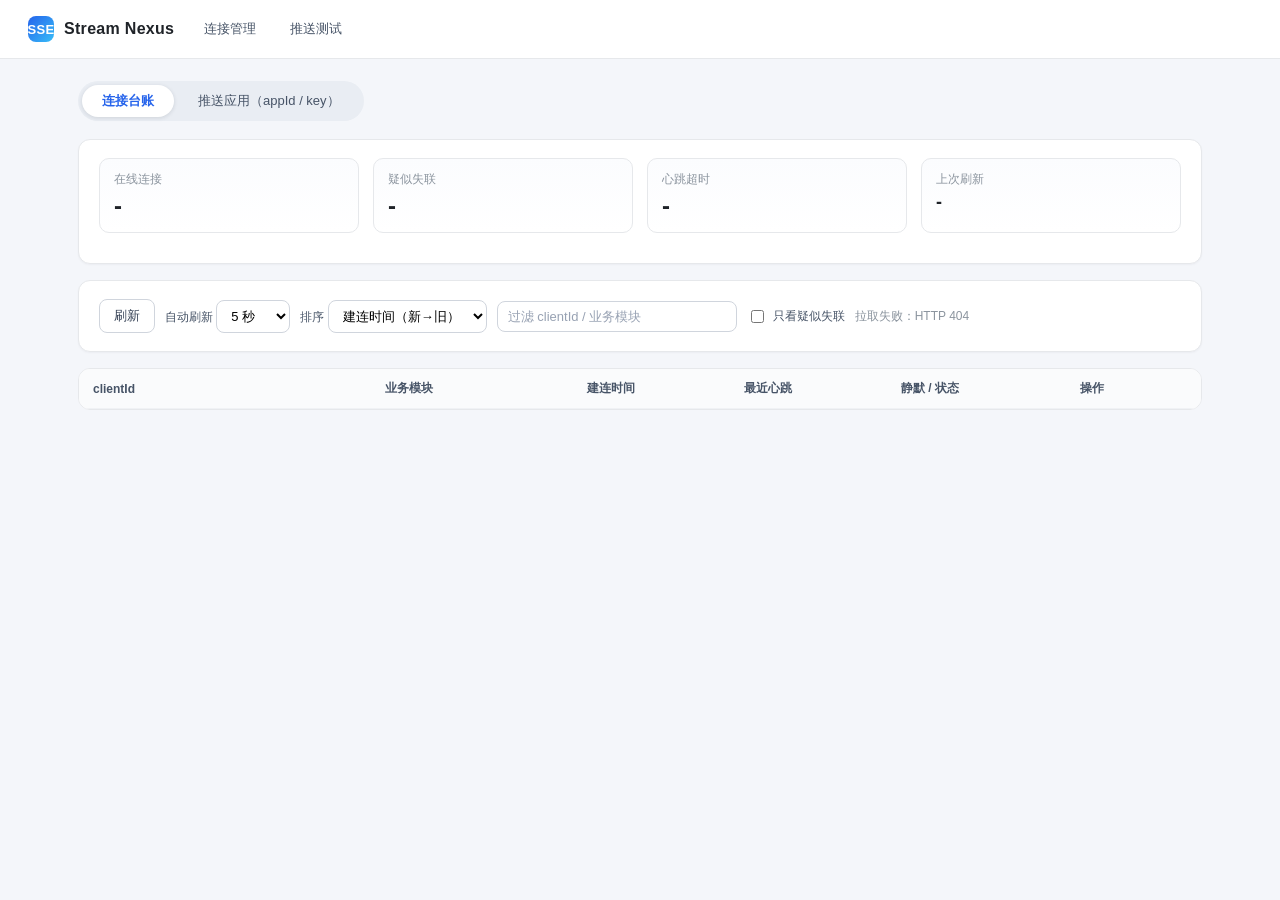
==== nexus-sse/src/main/resources/templates/admin.html @ efc4582c "feat(admin): 支持修改推送应用配置及列表行内编辑 - 管理页应用列表新增修改功能，加入编辑按钮切换编辑态 - 编辑态支持修改 apiKey 和模块白名单，留空表示不修改或不限模块 - 新增" ====
<!DOCTYPE html>
<html lang="zh-CN" xmlns:th="http://www.thymeleaf.org">
<head>
    <meta charset="UTF-8">
    <meta name="viewport" content="width=device-width, initial-scale=1">
    <title th:text="${title}">SSE 连接管理</title>
    <style>
        :root {
            --brand: #2563eb;
            --brand-soft: #eef4ff;
            --border: #e6e8eb;
            --text: #1f2328;
            --muted: #8b949e;
            --danger: #d92d20;
            --ok: #1a7f37;
        }

        * { box-sizing: border-box; }

        body {
            margin: 0;
            padding: 0 0 40px;
            font-family: -apple-system, "Segoe UI", "Microsoft YaHei", sans-serif;
            color: var(--text);
            background: #f4f6fa;
            font-size: 14px;
        }

        .topbar {
            background: #fff;
            border-bottom: 1px solid var(--border);
            padding: 14px 28px;
            display: flex;
            align-items: center;
            flex-wrap: wrap;
            gap: 16px;
        }

        .brand {
            display: flex;
            align-items: center;
            gap: 10px;
            font-size: 16px;
            font-weight: 700;
            letter-spacing: .3px;
        }

        .logo {
            width: 26px;
            height: 26px;
            border-radius: 8px;
            background: linear-gradient(135deg, #2563eb, #38bdf8);
            color: #fff;
            font-size: 13px;
            font-weight: 700;
            display: flex;
            align-items: center;
            justify-content: center;
        }

        .nav { display: flex; gap: 6px; }

        .nav a {
            text-decoration: none;
            color: #475467;
            padding: 6px 14px;
            border-radius: 999px;
            font-size: 13px;
            transition: .15s;
        }

        .nav a:hover { background: var(--brand-soft); color: var(--brand); }

        .nav a.active {
            background: var(--brand);
            color: #fff;
            box-shadow: 0 2px 6px rgba(37, 99, 235, .28);
        }

        .meta { color: var(--muted); font-size: 12px; margin-left: auto; }

        .wrap { max-width: 1180px; margin: 0 auto; padding: 22px 28px 0; }

        .tabs {
            display: inline-flex;
            gap: 4px;
            background: #e9edf3;
            padding: 4px;
            border-radius: 999px;
            margin-bottom: 18px;
        }

        .tabs button {
            border: 0;
            background: transparent;
            padding: 7px 20px;
            border-radius: 999px;
            font-size: 13px;
            color: #475467;
            cursor: pointer;
            transition: .15s;
        }

        .tabs button:hover { color: var(--brand); }

        .tabs button.active {
            background: #fff;
            color: var(--brand);
            font-weight: 600;
            box-shadow: 0 1px 4px rgba(16, 24, 40, .12);
        }

        .card {
            background: #fff;
            border: 1px solid var(--border);
            border-radius: 12px;
            padding: 18px 20px;
            margin-bottom: 16px;
            box-shadow: 0 1px 2px rgba(16, 24, 40, .04);
        }

        .card-title { font-size: 15px; font-weight: 600; margin: 0 0 2px; }
        .card-sub { color: var(--muted); font-size: 12px; margin: 0 0 14px; }

        .stats {
            display: grid;
            grid-template-columns: repeat(auto-fit, minmax(160px, 1fr));
            gap: 14px;
        }

        .stat {
            border: 1px solid var(--border);
            border-radius: 10px;
            padding: 12px 14px;
            background: linear-gradient(180deg, #fbfcfe, #fff);
        }

        .stat .label { color: var(--muted); font-size: 12px; }
        .stat .num { font-size: 24px; font-weight: 700; margin-top: 4px; }
        .stat .num.warn { color: var(--danger); }

        .chips { display: flex; flex-wrap: wrap; gap: 6px; margin-top: 12px; }

        .chip {
            background: var(--brand-soft);
            border: 1px solid #d3e1ff;
            color: var(--brand);
            border-radius: 999px;
            padding: 2px 10px;
            font-size: 12px;
            white-space: nowrap;
        }

        .chip.global { background: #fff6e6; border-color: #ffe0ad; color: #96540a; }
        .chip.ghost { background: #f2f4f7; border-color: #e4e7ec; color: #475467; }

        .toolbar { display: flex; flex-wrap: wrap; gap: 10px; align-items: center; }

        input[type=text], select {
            padding: 7px 10px;
            border: 1px solid #d0d5dd;
            border-radius: 8px;
            font-size: 13px;
            background: #fff;
            outline: none;
            transition: .15s;
        }

        input[type=text]:focus, select:focus {
            border-color: var(--brand);
            box-shadow: 0 0 0 3px rgba(37, 99, 235, .12);
        }

        input[type=text]::placeholder { color: #98a2b3; }

        button {
            padding: 7px 14px;
            border-radius: 8px;
            border: 1px solid #d0d5dd;
            background: #fff;
            color: #344054;
            font-size: 13px;
            cursor: pointer;
            transition: .15s;
        }

        button:hover { background: #f4f6fa; }
        button:disabled { opacity: .55; cursor: not-allowed; }

        button.primary {
            background: var(--brand);
            border-color: var(--brand);
            color: #fff;
            font-weight: 600;
        }

        button.primary:hover { background: #1d4ed8; }

        button.danger { color: var(--danger); border-color: #f5c6c2; }
        button.danger:hover { background: #fef3f2; }

        button.link {
            border: 0;
            background: transparent;
            color: var(--brand);
            padding: 2px 4px;
            font-size: 12px;
        }

        button.link:hover { background: transparent; text-decoration: underline; }

        .table-wrap { border: 1px solid var(--border); border-radius: 12px; overflow: hidden; background: #fff; }

        table { width: 100%; border-collapse: collapse; font-size: 13px; }

        th, td { padding: 11px 14px; border-bottom: 1px solid #f0f2f5; text-align: left; vertical-align: middle; }
        th { background: #fafbfc; font-weight: 600; color: #475467; white-space: nowrap; font-size: 12px; }
        tbody tr:last-child td { border-bottom: 0; }
        tbody tr:hover { background: #fbfcfe; }

        .cid { font-family: Consolas, "SFMono-Regular", monospace; font-size: 12px; word-break: break-all; }
        .sub { color: var(--muted); font-size: 12px; margin-top: 2px; }

        .badge { border-radius: 999px; padding: 2px 10px; font-size: 12px; white-space: nowrap; }
        .badge.ok { background: #e7f6ec; color: var(--ok); }
        .badge.stale { background: #fee4e2; color: var(--danger); }
        .badge.default { background: var(--brand-soft); color: var(--brand); }

        .empty { padding: 34px; text-align: center; color: var(--muted); }

        .err { color: var(--danger); font-size: 13px; }
        .ok-text { color: var(--ok); font-size: 13px; }

        .grid-3 { display: grid; grid-template-columns: repeat(auto-fit, minmax(200px, 1fr)); gap: 14px; }

        .field { display: flex; flex-direction: column; gap: 6px; }
        .field label { font-size: 12px; color: #475467; font-weight: 600; }
        .field .hint { font-size: 11px; color: var(--muted); font-weight: 400; }
        .field-row { display: flex; gap: 8px; align-items: center; }
        .field-row input { flex: 1; min-width: 0; }

        .key-cell { display: flex; align-items: center; gap: 8px; }
        .key-cell .cid { flex: 1; min-width: 0; }
    </style>
</head>
<body>

<div class="topbar">
    <div class="brand"><span class="logo">SSE</span> Stream Nexus</div>
    <div class="nav">
        <a th:href="@{/admin}" th:classappend="${active == 'admin'} ? 'active' : ''">连接管理</a>
        <a th:href="@{/console}" th:classappend="${active == 'console'} ? 'active' : ''">推送测试</a>
    </div>
    <div class="meta"
         th:text="'心跳 ' + ${heartbeatInterval} + 's · 失联判定 ' + ${heartbeatTimeout} + 's · 连接上限 ' + ${maxConnections}"></div>
</div>

<div class="wrap">
    <div class="tabs">
        <button id="tabBtnConn" class="active" onclick="switchTab('conn')">连接台账</button>
        <button id="tabBtnApp" onclick="switchTab('app')">推送应用（appId / key）</button>
    </div>

    <!-- ========== 连接台账 ========== -->
    <div id="tabConn">
        <div class="card">
            <div class="stats">
                <div class="stat">
                    <div class="label">在线连接</div>
                    <div class="num" id="total">-</div>
                </div>
                <div class="stat">
                    <div class="label">疑似失联</div>
                    <div class="num" id="staleCount">-</div>
                </div>
                <div class="stat">
                    <div class="label">心跳超时</div>
                    <div class="num" id="hbTimeout">-</div>
                </div>
                <div class="stat">
                    <div class="label">上次刷新</div>
                    <div class="num" id="refreshAt" style="font-size:18px">-</div>
                </div>
            </div>
            <div class="chips" id="moduleChips"></div>
        </div>

        <div class="card toolbar">
            <button onclick="load()">刷新</button>
            <label style="font-size:12px;color:#475467">自动刷新
                <select id="interval" onchange="applyInterval()">
                    <option value="0">关闭</option>
                    <option value="3000">3 秒</option>
                    <option value="5000" selected>5 秒</option>
                    <option value="10000">10 秒</option>
                </select>
            </label>
            <label style="font-size:12px;color:#475467">排序
                <select id="sort" onchange="render()">
                    <option value="createTime">建连时间（新→旧）</option>
                    <option value="silence">静默时长（长→短）</option>
                    <option value="clientId">clientId</option>
                </select>
            </label>
            <input type="text" id="keyword" placeholder="过滤 clientId / 业务模块" oninput="render()" style="width:240px">
            <label style="font-size:12px;color:#475467;display:flex;align-items:center;gap:6px">
                <input type="checkbox" id="staleOnly" onchange="render()"> 只看疑似失联
            </label>
            <span class="muted" id="tip" style="color:var(--muted);font-size:12px"></span>
        </div>

        <div class="table-wrap">
            <table>
                <thead>
                <tr>
                    <th style="width:26%">clientId</th>
                    <th style="width:18%">业务模块</th>
                    <th style="width:14%">建连时间</th>
                    <th style="width:14%">最近心跳</th>
                    <th style="width:16%">静默 / 状态</th>
                    <th style="width:12%">操作</th>
                </tr>
                </thead>
                <tbody id="tbody"></tbody>
            </table>
            <div class="empty" id="empty" hidden>暂无连接</div>
        </div>
    </div>

    <!-- ========== 推送应用（新增 + 删除同一页签） ========== -->
    <div id="tabApp" hidden>
        <div class="card">
            <h3 class="card-title">新增应用</h3>
            <p class="card-sub">appId 唯一；apiKey 留空自动生成 GUID；模块白名单留空 = 不限制（*）</p>
            <div class="grid-3">
                <div class="field">
                    <label>appId <span class="hint">对应 X-Sse-AppId</span></label>
                    <input type="text" id="newAppId" placeholder="如 order-service">
                </div>
                <div class="field">
                    <label>apiKey <span class="hint">对应 X-Sse-Key</span></label>
                    <div class="field-row">
                        <input type="text" id="newApiKey" placeholder="留空自动生成 GUID">
                        <button onclick="genKey()" title="服务端生成随机 GUID">生成</button>
                    </div>
                </div>
                <div class="field">
                    <label>模块白名单 <span class="hint">逗号分隔，留空=*</span></label>
                    <input type="text" id="newModules" placeholder="如 lot,order">
                </div>
            </div>
            <div class="toolbar" style="margin-top:16px">
                <button class="primary" onclick="addApp()">新增应用</button>
                <span id="appTip" style="color:var(--muted);font-size:12px"></span>
            </div>
        </div>

        <div class="card">
            <h3 class="card-title">应用列表</h3>
            <p class="card-sub">/sse/admin/apps · 新增 / 修改 / 删除仅改内存，重启回到内置默认应用；删除后该 appId 的推送立即 401</p>
            <div class="table-wrap">
                <table>
                    <thead>
                    <tr>
                        <th style="width:18%">appId</th>
                        <th style="width:30%">apiKey</th>
                        <th style="width:29%">模块白名单</th>
                        <th style="width:23%">操作</th>
                    </tr>
                    </thead>
                    <tbody id="appTbody"></tbody>
                </table>
                <div class="empty" id="appEmpty" hidden>暂无应用</div>
            </div>
        </div>
    </div>
</div>

<script>
let items = [];
let meta = {};
let timer = null;
let apps = [];
let defaultAppId = '';
// 正在行内编辑的 appId，空串表示没有
let editingAppId = '';

function switchTab(name) {
    const isConn = name === 'conn';
    document.getElementById('tabConn').hidden = !isConn;
    document.getElementById('tabApp').hidden = isConn;
    document.getElementById('tabBtnConn').className = isConn ? 'active' : '';
    document.getElementById('tabBtnApp').className = isConn ? '' : 'active';
    if (isConn) load();
    else loadApps();
}

async function load() {
    try {
        const resp = await fetch('/sse/admin/connections');
        if (!resp.ok) throw new Error('HTTP ' + resp.status);
        meta = await resp.json();
        items = meta.items || [];
        document.getElementById('refreshAt').textContent = new Date().toLocaleTimeString();
        setTip('tip', '');
        render();
    } catch (e) {
        setTip('tip', '拉取失败：' + e.message, true);
    }
}

function applyInterval() {
    clearInterval(timer);
    const ms = Number(document.getElementById('interval').value);
    if (ms > 0) timer = setInterval(load, ms);
}

function fmt(ts) {
    return ts ? new Date(ts).toLocaleString() : '-';
}

function duration(ms) {
    const s = Math.floor(ms / 1000);
    if (s < 60) return s + ' 秒';
    if (s < 3600) return Math.floor(s / 60) + ' 分 ' + (s % 60) + ' 秒';
    return Math.floor(s / 3600) + ' 时 ' + Math.floor(s % 3600 / 60) + ' 分';
}

function matches(it) {
    const kw = document.getElementById('keyword').value.trim().toLowerCase();
    if (!kw) return true;
    return it.clientId.toLowerCase().includes(kw) || (it.modules || []).join(',').toLowerCase().includes(kw);
}

function sorted(list) {
    const by = document.getElementById('sort').value;
    const copy = list.slice();
    if (by === 'clientId') return copy.sort((a, b) => a.clientId.localeCompare(b.clientId));
    if (by === 'silence') return copy.sort((a, b) => b.silence - a.silence);
    return copy.sort((a, b) => b.createTime - a.createTime);
}

function chip(text, extra) {
    const span = document.createElement('span');
    span.className = 'chip' + (extra ? ' ' + extra : '');
    span.textContent = text;
    return span;
}

function render() {
    const list = sorted(items.filter(matches).filter(it => !document.getElementById('staleOnly').checked || it.stale));
    const stale = items.filter(it => it.stale).length;

    document.getElementById('total').textContent = meta.total ?? 0;
    document.getElementById('staleCount').textContent = stale;
    document.getElementById('staleCount').className = 'num' + (stale > 0 ? ' warn' : '');
    document.getElementById('hbTimeout').textContent = meta.heartbeatTimeout ? duration(meta.heartbeatTimeout) : '-';

    const chips = document.getElementById('moduleChips');
    chips.innerHTML = '';
    const modules = Object.entries(meta.modules || {});
    if (modules.length === 0) {
        chips.appendChild(chip('暂无模块', 'ghost'));
    }
    modules.forEach(([name, count]) => {
        chips.appendChild(chip(name + ' · ' + count, name === 'global' ? 'global' : ''));
    });

    const tbody = document.getElementById('tbody');
    tbody.innerHTML = '';
    list.forEach(it => {
        const tr = document.createElement('tr');

        const cid = document.createElement('td');
        cid.className = 'cid';
        cid.textContent = it.clientId;
        tr.appendChild(cid);

        const mod = document.createElement('td');
        (it.modules || []).forEach(m => {
            const span = chip(m, m === 'global' ? 'global' : '');
            span.style.marginRight = '4px';
            mod.appendChild(span);
        });
        tr.appendChild(mod);

        const ct = document.createElement('td');
        ct.textContent = fmt(it.createTime);
        const online = document.createElement('div');
        online.className = 'sub';
        online.textContent = '在线 ' + duration(it.online ?? 0);
        ct.appendChild(online);
        tr.appendChild(ct);

        const lp = document.createElement('td');
        lp.textContent = fmt(it.lastPongTime);
        tr.appendChild(lp);

        const st = document.createElement('td');
        const badge = document.createElement('span');
        badge.className = 'badge ' + (it.stale ? 'stale' : 'ok');
        badge.textContent = it.stale ? '疑似失联' : '活跃';
        st.appendChild(badge);
        const sil = document.createElement('div');
        sil.className = 'sub';
        sil.textContent = '静默 ' + duration(it.silence ?? 0);
        st.appendChild(sil);
        tr.appendChild(st);

        const op = document.createElement('td');
        const btn = document.createElement('button');
        btn.className = 'danger';
        btn.textContent = '下线';
        btn.onclick = () => kick(it.clientId, btn);
        op.appendChild(btn);
        tr.appendChild(op);

        tbody.appendChild(tr);
    });

    document.getElementById('empty').hidden = list.length > 0;
}

function setTip(id, text, isErr) {
    const el = document.getElementById(id);
    el.className = isErr ? 'err' : (text ? 'ok-text' : '');
    el.textContent = text;
}

async function loadApps() {
    try {
        const resp = await fetch('/sse/admin/apps');
        if (!resp.ok) throw new Error('HTTP ' + resp.status);
        const data = await resp.json();
        apps = data.items || [];
        defaultAppId = data.defaultAppId || '';
        setTip('appTip', '');
        renderApps();
    } catch (e) {
        setTip('appTip', '应用列表拉取失败：' + e.message, true);
    }
}

function renderApps() {
    const tbody = document.getElementById('appTbody');
    tbody.innerHTML = '';
    apps.forEach(app => {
        const editing = app.appId === editingAppId;
        const tr = document.createElement('tr');

        const id = document.createElement('td');
        const idText = document.createElement('div');
        idText.className = 'cid';
        idText.textContent = app.appId;
        id.appendChild(idText);
        if (app.appId === defaultAppId) {
            const badge = document.createElement('span');
            badge.className = 'badge default';
            badge.textContent = '内置默认';
            badge.style.marginTop = '4px';
            badge.style.display = 'inline-block';
            id.appendChild(badge);
        }
        tr.appendChild(id);

        // apiKey：编辑态换成输入框，留空 = 不修改
        const key = document.createElement('td');
        if (editing) {
            key.appendChild(editInput('editApiKey', app.apiKey, '留空 = 不修改'));
        } else {
            const keyCell = document.createElement('div');
            keyCell.className = 'key-cell';
            const keyText = document.createElement('span');
            keyText.className = 'cid';
            keyText.textContent = app.apiKey;
            keyCell.appendChild(keyText);
            const copy = document.createElement('button');
            copy.className = 'link';
            copy.textContent = '复制';
            copy.onclick = () => copyKey(app.apiKey, copy);
            keyCell.appendChild(copy);
            key.appendChild(keyCell);
        }
        tr.appendChild(key);

        // 模块白名单：编辑态换成输入框，留空 = *
        const mods = document.createElement('td');
        if (editing) {
            mods.appendChild(editInput('editModules', (app.allowedModules || []).join(','), '留空 = 不限制（*）'));
        } else {
            (app.allowedModules || []).forEach(m => {
                const span = chip(m, m === '*' ? 'global' : '');
                span.style.marginRight = '4px';
                mods.appendChild(span);
            });
        }
        tr.appendChild(mods);

        const op = document.createElement('td');
        if (editing) {
            const save = document.createElement('button');
            save.className = 'primary';
            save.textContent = '保存';
            save.onclick = () => saveEdit(app.appId, save);
            op.appendChild(save);
            const cancel = document.createElement('button');
            cancel.textContent = '取消';
            cancel.style.marginLeft = '6px';
            cancel.onclick = cancelEdit;
            op.appendChild(cancel);
        } else {
            const edit = document.createElement('button');
            edit.textContent = '修改';
            edit.onclick = () => startEdit(app.appId);
            op.appendChild(edit);
            const btn = document.createElement('button');
            btn.className = 'danger';
            btn.textContent = '删除';
            btn.style.marginLeft = '6px';
            btn.onclick = () => removeApp(app.appId, btn);
            op.appendChild(btn);
        }
        tr.appendChild(op);

        tbody.appendChild(tr);
    });
    document.getElementById('appEmpty').hidden = apps.length > 0;
}

function copyKey(text, btn) {
    navigator.clipboard.writeText(text).then(() => {
        btn.textContent = '已复制';
        setTimeout(() => btn.textContent = '复制', 1500);
    }).catch(() => setTip('appTip', '复制失败，请手动选中复制', true));
}

function editInput(id, value, placeholder) {
    const box = document.createElement('div');
    box.className = 'field-row';
    const input = document.createElement('input');
    input.type = 'text';
    input.id = id;
    input.value = value || '';
    input.placeholder = placeholder || '';
    box.appendChild(input);
    return box;
}

function startEdit(appId) {
    editingAppId = appId;
    setTip('appTip', '');
    renderApps();
}

function cancelEdit() {
    editingAppId = '';
    setTip('appTip', '');
    renderApps();
}

async function saveEdit(appId, btn) {
    const apiKey = document.getElementById('editApiKey').value.trim();
    const modules = document.getElementById('editModules').value.trim();
    const body = {
        apiKey,
        allowedModules: modules ? modules.split(',').map(s => s.trim()).filter(Boolean) : []
    };
    btn.disabled = true;
    btn.textContent = '保存中';
    try {
        const resp = await fetch('/sse/admin/apps/' + encodeURIComponent(appId), {
            method: 'PUT',
            headers: {'Content-Type': 'application/json'},
            body: JSON.stringify(body)
        });
        if (!resp.ok) {
            throw new Error((await resp.text()) || ('HTTP ' + resp.status));
        }
        const data = await resp.json();
        editingAppId = '';
        await loadApps();
        // loadApps 会清一次提示，所以成功文案放在刷新之后
        setTip('appTip', '已修改：' + appId + '（白名单 ' + (data.allowedModules || []).join(', ') + '）');
    } catch (e) {
        btn.disabled = false;
        btn.textContent = '保存';
        setTip('appTip', '修改失败：' + e.message, true);
    }
}

async function genKey() {
    try {
        const resp = await fetch('/sse/admin/apps/generate-key');
        if (!resp.ok) throw new Error('HTTP ' + resp.status);
        const data = await resp.json();
        document.getElementById('newApiKey').value = data.apiKey;
    } catch (e) {
        setTip('appTip', '生成失败：' + e.message, true);
    }
}

async function addApp() {
    const appId = document.getElementById('newAppId').value.trim();
    if (!appId) {
        setTip('appTip', 'appId 不能为空', true);
        return;
    }
    const apiKey = document.getElementById('newApiKey').value.trim();
    const modules = document.getElementById('newModules').value.trim();
    const body = {
        appId,
        apiKey,
        allowedModules: modules ? modules.split(',').map(s => s.trim()).filter(Boolean) : []
    };
    try {
        const resp = await fetch('/sse/admin/apps', {
            method: 'POST',
            headers: {'Content-Type': 'application/json'},
            body: JSON.stringify(body)
        });
        if (!resp.ok) {
            throw new Error((await resp.text()) || ('HTTP ' + resp.status));
        }
        const data = await resp.json();
        document.getElementById('newAppId').value = '';
        document.getElementById('newApiKey').value = '';
        document.getElementById('newModules').value = '';
        setTip('appTip', '已新增：' + appId + '（key ' + (data.apiKey || '') + '）');
    } catch (e) {
        setTip('appTip', '新增失败：' + e.message, true);
        return;
    }
    await loadApps();
}

async function removeApp(appId, btn) {
    if (!confirm('确认删除应用？\n\n' + appId + '\n\n删除后用它推送会立即返回 401。')) return;
    btn.disabled = true;
    try {
        const resp = await fetch('/sse/admin/apps/' + encodeURIComponent(appId), {method: 'DELETE'});
        if (!resp.ok) throw new Error('HTTP ' + resp.status);
        setTip('appTip', '已删除：' + appId);
    } catch (e) {
        btn.disabled = false;
        setTip('appTip', '删除失败：' + e.message, true);
        return;
    }
    await loadApps();
}

async function kick(clientId, btn) {
    if (!confirm('确认下线该连接？\n\n' + clientId + '\n\n下线后客户端会自动重连。')) return;
    btn.disabled = true;
    btn.textContent = '下线中';
    try {
        const resp = await fetch('/sse/admin/connections/' + encodeURIComponent(clientId), {method: 'DELETE'});
        if (!resp.ok) throw new Error('HTTP ' + resp.status);
    } catch (e) {
        btn.disabled = false;
        btn.textContent = '下线';
        setTip('tip', '下线失败：' + e.message, true);
        return;
    }
    await load();
}

load();
loadApps();
applyInterval();
</script>
</body>
</html>
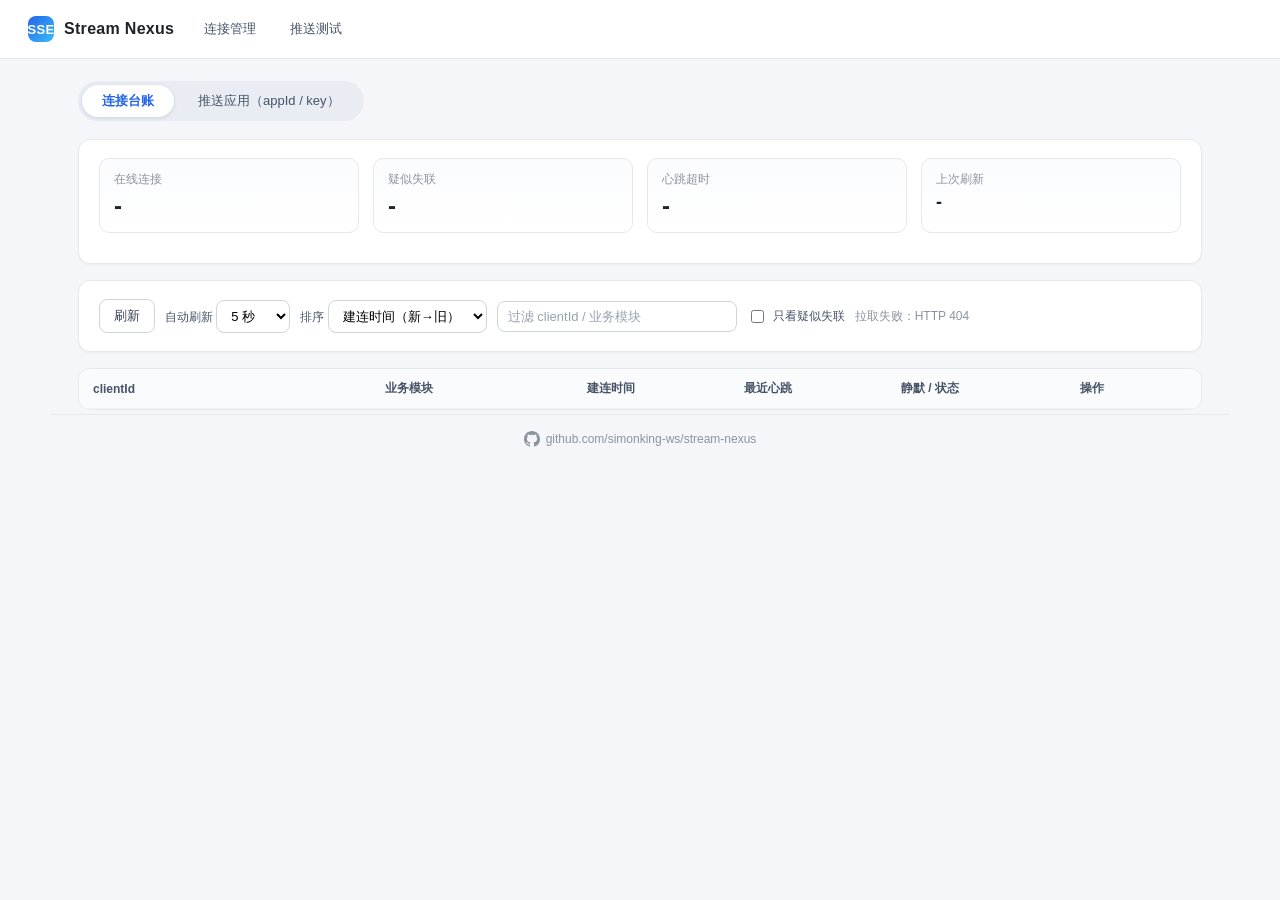
==== commit 722773df: "feat(sse): 新增建连鉴权与 apiKey 生成优化 - 新增 connect-auth-enabled / connect-auth-token 配置，支持 X-Sse-Token 请求头或" ====
--- a/nexus-sse/src/main/resources/templates/admin.html
+++ b/nexus-sse/src/main/resources/templates/admin.html
@@ -241,6 +241,29 @@
 
         .key-cell { display: flex; align-items: center; gap: 8px; }
         .key-cell .cid { flex: 1; min-width: 0; }
+
+        /* 页脚：项目地址，图标随文字颜色走（currentColor），hover 时一起变蓝 */
+        .footer {
+            max-width: 1180px;
+            margin: 4px auto 0;
+            padding: 16px 28px 0;
+            border-top: 1px solid var(--border);
+            display: flex;
+            justify-content: center;
+        }
+
+        .footer a {
+            display: inline-flex;
+            align-items: center;
+            gap: 6px;
+            text-decoration: none;
+            color: var(--muted);
+            font-size: 12px;
+            transition: .15s;
+        }
+
+        .footer a:hover { color: var(--brand); }
+        .gh-icon { fill: currentColor; }
     </style>
 </head>
 <body>
@@ -331,7 +354,7 @@
     <div id="tabApp" hidden>
         <div class="card">
             <h3 class="card-title">新增应用</h3>
-            <p class="card-sub">appId 唯一；apiKey 留空自动生成 GUID；模块白名单留空 = 不限制（*）</p>
+            <p class="card-sub">appId 唯一；apiKey 留空自动生成（GUID → Base64，22 位）；模块白名单留空 = 不限制（*）</p>
             <div class="grid-3">
                 <div class="field">
                     <label>appId <span class="hint">对应 X-Sse-AppId</span></label>
@@ -340,8 +363,8 @@
                 <div class="field">
                     <label>apiKey <span class="hint">对应 X-Sse-Key</span></label>
                     <div class="field-row">
-                        <input type="text" id="newApiKey" placeholder="留空自动生成 GUID">
-                        <button onclick="genKey()" title="服务端生成随机 GUID">生成</button>
+                        <input type="text" id="newApiKey" placeholder="留空自动生成（GUID → Base64）">
+                        <button onclick="genKey()" title="服务端生成随机 GUID 并做 Base64 编码">生成</button>
                     </div>
                 </div>
                 <div class="field">
@@ -375,6 +398,16 @@
         </div>
     </div>
 </div>
+
+<footer class="footer">
+    <a href="https://github.com/simonking-ws/stream-nexus" target="_blank" rel="noopener noreferrer"
+       title="Stream Nexus 项目地址">
+        <svg class="gh-icon" viewBox="0 0 16 16" width="16" height="16" aria-hidden="true">
+            <path d="M8 0C3.58 0 0 3.58 0 8c0 3.54 2.29 6.53 5.47 7.59.4.07.55-.17.55-.38 0-.19-.01-.82-.01-1.49-2.01.37-2.53-.49-2.69-.94-.09-.23-.48-.94-.82-1.13-.28-.15-.68-.52-.01-.53.63-.01 1.08.58 1.23.82.72 1.21 1.87.87 2.33.66.07-.52.28-.87.51-1.07-1.78-.2-3.64-.89-3.64-3.95 0-.87.31-1.59.82-2.15-.07-.2-.36-1.02.08-2.12 0 0 .67-.21 2.2.82a7.42 7.42 0 0 1 2-.27c.68 0 1.36.09 2 .27 1.53-1.04 2.2-.82 2.2-.82.44 1.1.15 1.92.08 2.12.51.56.82 1.27.82 2.15 0 3.07-1.87 3.75-3.65 3.95.29.25.54.73.54 1.48 0 1.07-.01 1.93-.01 2.2 0 .21.15.46.55.38A7.995 7.995 0 0 0 16 8c0-4.42-3.58-8-8-8Z"/>
+        </svg>
+        <span>github.com/simonking-ws/stream-nexus</span>
+    </a>
+</footer>
 
 <script>
 let items = [];
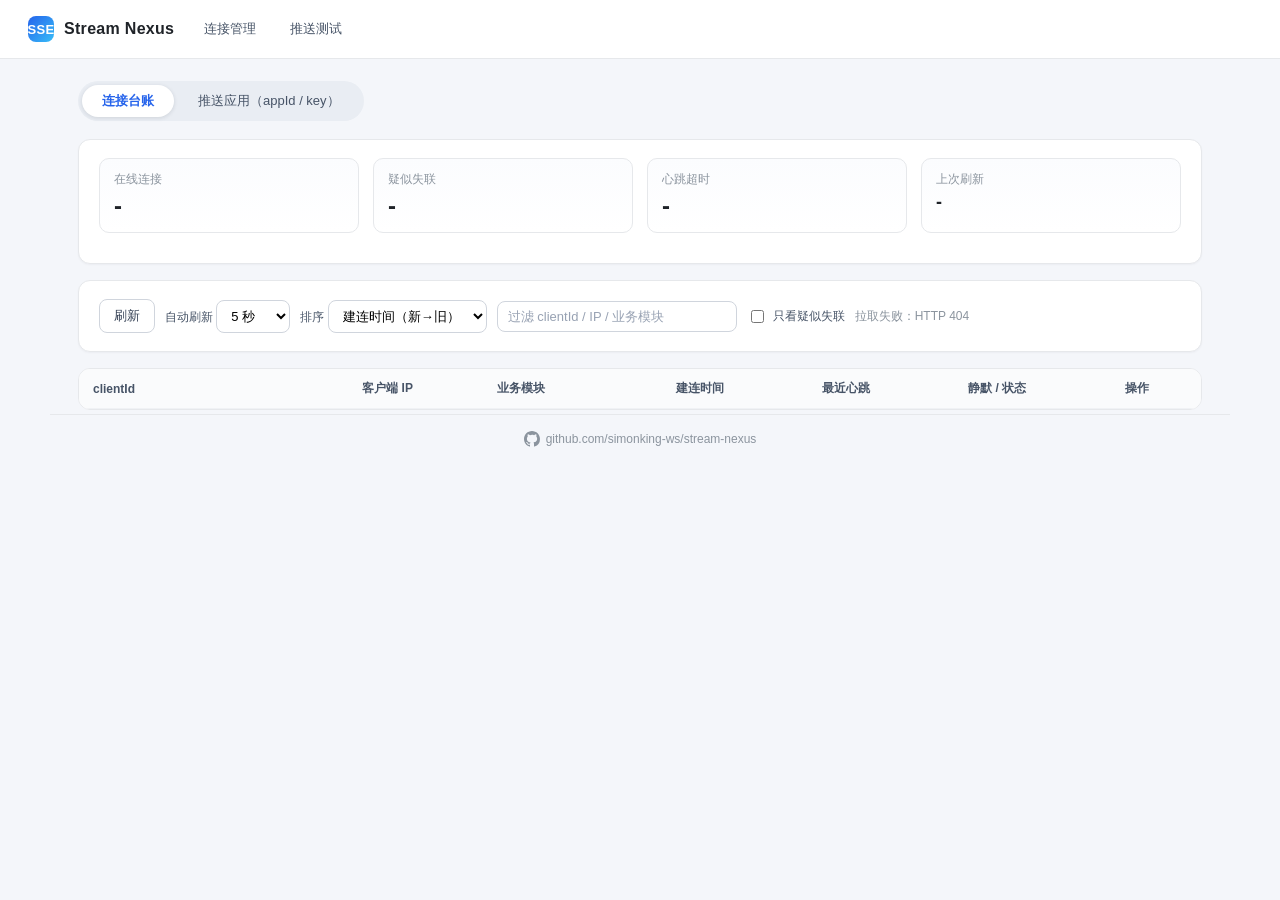
==== commit f003e4aa: "feat(sse): 添加客户端IP支持并统一全局模块标识为* - 在 SseClient 中新增 ip 字段，支持从请求头中解析客户端真实IP - Admin 界面和数据视图新增客户端 IP 列展示" ====
--- a/nexus-sse/src/main/resources/templates/admin.html
+++ b/nexus-sse/src/main/resources/templates/admin.html
@@ -325,7 +325,7 @@
                     <option value="clientId">clientId</option>
                 </select>
             </label>
-            <input type="text" id="keyword" placeholder="过滤 clientId / 业务模块" oninput="render()" style="width:240px">
+            <input type="text" id="keyword" placeholder="过滤 clientId / IP / 业务模块" oninput="render()" style="width:240px">
             <label style="font-size:12px;color:#475467;display:flex;align-items:center;gap:6px">
                 <input type="checkbox" id="staleOnly" onchange="render()"> 只看疑似失联
             </label>
@@ -336,12 +336,13 @@
             <table>
                 <thead>
                 <tr>
-                    <th style="width:26%">clientId</th>
-                    <th style="width:18%">业务模块</th>
-                    <th style="width:14%">建连时间</th>
-                    <th style="width:14%">最近心跳</th>
-                    <th style="width:16%">静默 / 状态</th>
-                    <th style="width:12%">操作</th>
+                    <th style="width:24%">clientId</th>
+                    <th style="width:12%">客户端 IP</th>
+                    <th style="width:16%">业务模块</th>
+                    <th style="width:13%">建连时间</th>
+                    <th style="width:13%">最近心跳</th>
+                    <th style="width:14%">静默 / 状态</th>
+                    <th style="width:8%">操作</th>
                 </tr>
                 </thead>
                 <tbody id="tbody"></tbody>
@@ -462,7 +463,9 @@
 function matches(it) {
     const kw = document.getElementById('keyword').value.trim().toLowerCase();
     if (!kw) return true;
-    return it.clientId.toLowerCase().includes(kw) || (it.modules || []).join(',').toLowerCase().includes(kw);
+    return it.clientId.toLowerCase().includes(kw)
+        || String(it.ip || '').toLowerCase().includes(kw)
+        || (it.modules || []).join(',').toLowerCase().includes(kw);
 }
 
 function sorted(list) {
@@ -496,7 +499,7 @@
         chips.appendChild(chip('暂无模块', 'ghost'));
     }
     modules.forEach(([name, count]) => {
-        chips.appendChild(chip(name + ' · ' + count, name === 'global' ? 'global' : ''));
+        chips.appendChild(chip(name + ' · ' + count, name === '*' ? 'global' : ''));
     });
 
     const tbody = document.getElementById('tbody');
@@ -509,9 +512,14 @@
         cid.textContent = it.clientId;
         tr.appendChild(cid);
 
+        const ipt = document.createElement('td');
+        ipt.className = 'cid';
+        ipt.textContent = it.ip || '-';
+        tr.appendChild(ipt);
+
         const mod = document.createElement('td');
         (it.modules || []).forEach(m => {
-            const span = chip(m, m === 'global' ? 'global' : '');
+            const span = chip(m, m === '*' ? 'global' : '');
             span.style.marginRight = '4px';
             mod.appendChild(span);
         });
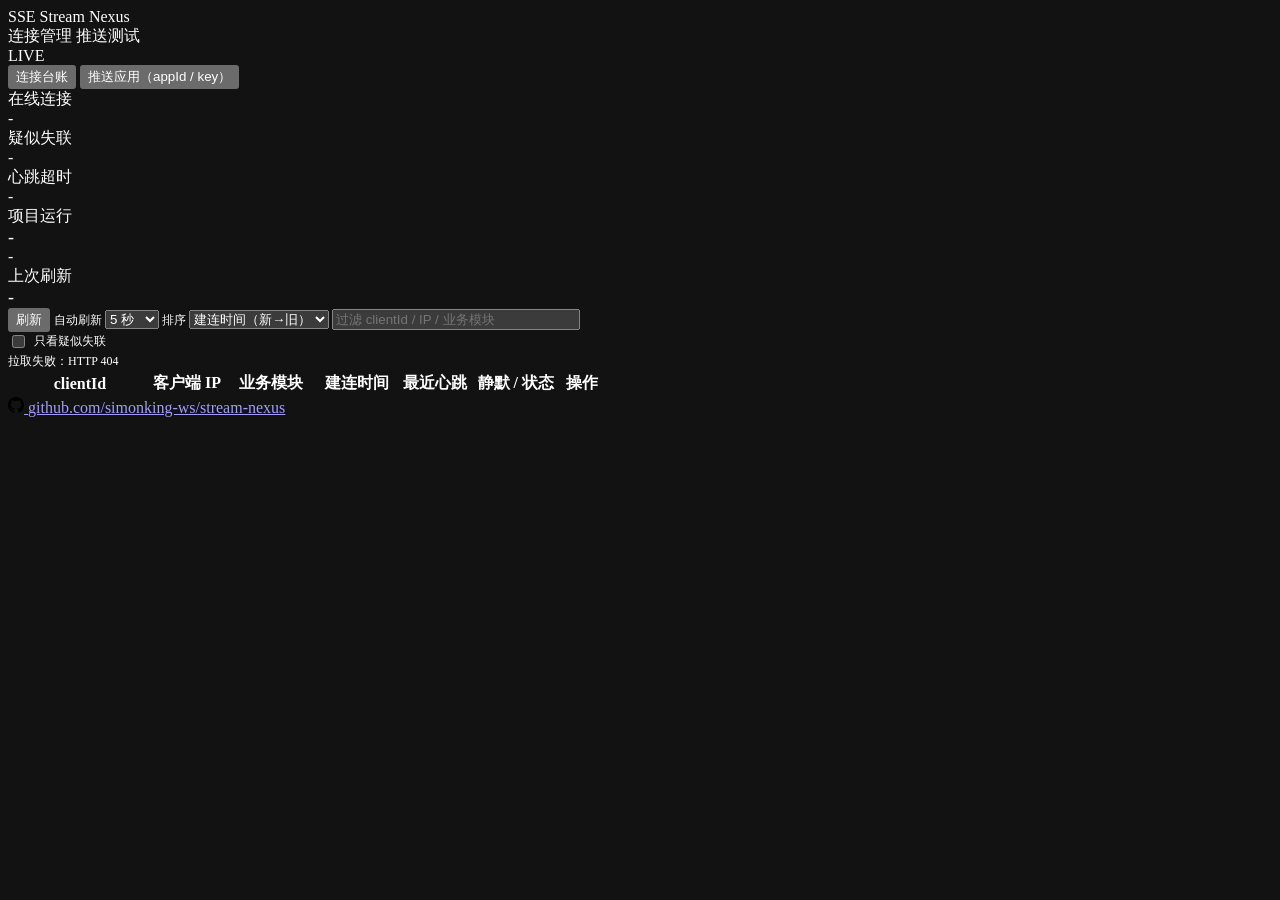
==== commit 58eb984a: "feat(ui): 改造管理页和推送测试页为深色科技感主题 - 替换管理页/admin.html和推送测试页/console.html的主色调和样式，采用公共深色科技感主题 - 新增公共样式文件/cs" ====
--- a/nexus-sse/src/main/resources/templates/admin.html
+++ b/nexus-sse/src/main/resources/templates/admin.html
@@ -4,278 +4,29 @@
     <meta charset="UTF-8">
     <meta name="viewport" content="width=device-width, initial-scale=1">
     <title th:text="${title}">SSE 连接管理</title>
+    <meta name="color-scheme" content="dark">
+    <link rel="stylesheet" th:href="@{/css/nexus-tech.css}">
     <style>
-        :root {
-            --brand: #2563eb;
-            --brand-soft: #eef4ff;
-            --border: #e6e8eb;
-            --text: #1f2328;
-            --muted: #8b949e;
-            --danger: #d92d20;
-            --ok: #1a7f37;
-        }
-
-        * { box-sizing: border-box; }
-
-        body {
-            margin: 0;
-            padding: 0 0 40px;
-            font-family: -apple-system, "Segoe UI", "Microsoft YaHei", sans-serif;
-            color: var(--text);
-            background: #f4f6fa;
-            font-size: 14px;
-        }
-
-        .topbar {
-            background: #fff;
-            border-bottom: 1px solid var(--border);
-            padding: 14px 28px;
-            display: flex;
-            align-items: center;
-            flex-wrap: wrap;
-            gap: 16px;
-        }
-
-        .brand {
-            display: flex;
-            align-items: center;
-            gap: 10px;
-            font-size: 16px;
-            font-weight: 700;
-            letter-spacing: .3px;
-        }
-
-        .logo {
-            width: 26px;
-            height: 26px;
-            border-radius: 8px;
-            background: linear-gradient(135deg, #2563eb, #38bdf8);
-            color: #fff;
-            font-size: 13px;
-            font-weight: 700;
-            display: flex;
-            align-items: center;
-            justify-content: center;
-        }
-
-        .nav { display: flex; gap: 6px; }
-
-        .nav a {
-            text-decoration: none;
-            color: #475467;
-            padding: 6px 14px;
-            border-radius: 999px;
-            font-size: 13px;
-            transition: .15s;
-        }
-
-        .nav a:hover { background: var(--brand-soft); color: var(--brand); }
-
-        .nav a.active {
-            background: var(--brand);
-            color: #fff;
-            box-shadow: 0 2px 6px rgba(37, 99, 235, .28);
-        }
-
-        .meta { color: var(--muted); font-size: 12px; margin-left: auto; }
-
-        .wrap { max-width: 1180px; margin: 0 auto; padding: 22px 28px 0; }
-
-        .tabs {
-            display: inline-flex;
-            gap: 4px;
-            background: #e9edf3;
-            padding: 4px;
-            border-radius: 999px;
-            margin-bottom: 18px;
-        }
-
-        .tabs button {
-            border: 0;
-            background: transparent;
-            padding: 7px 20px;
-            border-radius: 999px;
-            font-size: 13px;
-            color: #475467;
-            cursor: pointer;
-            transition: .15s;
-        }
-
-        .tabs button:hover { color: var(--brand); }
-
-        .tabs button.active {
-            background: #fff;
-            color: var(--brand);
-            font-weight: 600;
-            box-shadow: 0 1px 4px rgba(16, 24, 40, .12);
-        }
-
-        .card {
-            background: #fff;
-            border: 1px solid var(--border);
-            border-radius: 12px;
-            padding: 18px 20px;
-            margin-bottom: 16px;
-            box-shadow: 0 1px 2px rgba(16, 24, 40, .04);
-        }
-
-        .card-title { font-size: 15px; font-weight: 600; margin: 0 0 2px; }
-        .card-sub { color: var(--muted); font-size: 12px; margin: 0 0 14px; }
-
-        .stats {
-            display: grid;
-            grid-template-columns: repeat(auto-fit, minmax(160px, 1fr));
-            gap: 14px;
-        }
-
-        .stat {
-            border: 1px solid var(--border);
-            border-radius: 10px;
-            padding: 12px 14px;
-            background: linear-gradient(180deg, #fbfcfe, #fff);
-        }
-
-        .stat .label { color: var(--muted); font-size: 12px; }
-        .stat .num { font-size: 24px; font-weight: 700; margin-top: 4px; }
-        .stat .num.warn { color: var(--danger); }
-
-        .chips { display: flex; flex-wrap: wrap; gap: 6px; margin-top: 12px; }
-
-        .chip {
-            background: var(--brand-soft);
-            border: 1px solid #d3e1ff;
-            color: var(--brand);
-            border-radius: 999px;
-            padding: 2px 10px;
-            font-size: 12px;
-            white-space: nowrap;
-        }
-
-        .chip.global { background: #fff6e6; border-color: #ffe0ad; color: #96540a; }
-        .chip.ghost { background: #f2f4f7; border-color: #e4e7ec; color: #475467; }
-
-        .toolbar { display: flex; flex-wrap: wrap; gap: 10px; align-items: center; }
-
-        input[type=text], select {
-            padding: 7px 10px;
-            border: 1px solid #d0d5dd;
-            border-radius: 8px;
-            font-size: 13px;
-            background: #fff;
-            outline: none;
-            transition: .15s;
-        }
-
-        input[type=text]:focus, select:focus {
-            border-color: var(--brand);
-            box-shadow: 0 0 0 3px rgba(37, 99, 235, .12);
-        }
-
-        input[type=text]::placeholder { color: #98a2b3; }
-
-        button {
-            padding: 7px 14px;
-            border-radius: 8px;
-            border: 1px solid #d0d5dd;
-            background: #fff;
-            color: #344054;
-            font-size: 13px;
-            cursor: pointer;
-            transition: .15s;
-        }
-
-        button:hover { background: #f4f6fa; }
-        button:disabled { opacity: .55; cursor: not-allowed; }
-
-        button.primary {
-            background: var(--brand);
-            border-color: var(--brand);
-            color: #fff;
-            font-weight: 600;
-        }
-
-        button.primary:hover { background: #1d4ed8; }
-
-        button.danger { color: var(--danger); border-color: #f5c6c2; }
-        button.danger:hover { background: #fef3f2; }
-
-        button.link {
-            border: 0;
-            background: transparent;
-            color: var(--brand);
-            padding: 2px 4px;
-            font-size: 12px;
-        }
-
-        button.link:hover { background: transparent; text-decoration: underline; }
-
-        .table-wrap { border: 1px solid var(--border); border-radius: 12px; overflow: hidden; background: #fff; }
-
-        table { width: 100%; border-collapse: collapse; font-size: 13px; }
-
-        th, td { padding: 11px 14px; border-bottom: 1px solid #f0f2f5; text-align: left; vertical-align: middle; }
-        th { background: #fafbfc; font-weight: 600; color: #475467; white-space: nowrap; font-size: 12px; }
-        tbody tr:last-child td { border-bottom: 0; }
-        tbody tr:hover { background: #fbfcfe; }
-
-        .cid { font-family: Consolas, "SFMono-Regular", monospace; font-size: 12px; word-break: break-all; }
-        .sub { color: var(--muted); font-size: 12px; margin-top: 2px; }
-
-        .badge { border-radius: 999px; padding: 2px 10px; font-size: 12px; white-space: nowrap; }
-        .badge.ok { background: #e7f6ec; color: var(--ok); }
-        .badge.stale { background: #fee4e2; color: var(--danger); }
-        .badge.default { background: var(--brand-soft); color: var(--brand); }
-
-        .empty { padding: 34px; text-align: center; color: var(--muted); }
-
-        .err { color: var(--danger); font-size: 13px; }
-        .ok-text { color: var(--ok); font-size: 13px; }
-
-        .grid-3 { display: grid; grid-template-columns: repeat(auto-fit, minmax(200px, 1fr)); gap: 14px; }
-
-        .field { display: flex; flex-direction: column; gap: 6px; }
-        .field label { font-size: 12px; color: #475467; font-weight: 600; }
-        .field .hint { font-size: 11px; color: var(--muted); font-weight: 400; }
-        .field-row { display: flex; gap: 8px; align-items: center; }
-        .field-row input { flex: 1; min-width: 0; }
-
-        .key-cell { display: flex; align-items: center; gap: 8px; }
-        .key-cell .cid { flex: 1; min-width: 0; }
-
-        /* 页脚：项目地址，图标随文字颜色走（currentColor），hover 时一起变蓝 */
-        .footer {
-            max-width: 1180px;
-            margin: 4px auto 0;
-            padding: 16px 28px 0;
-            border-top: 1px solid var(--border);
-            display: flex;
-            justify-content: center;
-        }
-
-        .footer a {
-            display: inline-flex;
-            align-items: center;
-            gap: 6px;
-            text-decoration: none;
-            color: var(--muted);
-            font-size: 12px;
-            transition: .15s;
-        }
-
-        .footer a:hover { color: var(--brand); }
-        .gh-icon { fill: currentColor; }
+        /* 管理页私有补充：公共科技感主题（深色 / 霓虹 / 动效）见 /css/nexus-tech.css */
+        .toolbar label { font-size: 12px; }
+        .toolbar select, .toolbar input[type=text] { width: auto; }
+        .stat .num.sm { font-size: 18px; }
     </style>
 </head>
 <body>
 
 <div class="topbar">
-    <div class="brand"><span class="logo">SSE</span> Stream Nexus</div>
+    <div class="brand"><span class="logo">SSE</span> <span class="brand-text">Stream Nexus</span></div>
     <div class="nav">
         <a th:href="@{/admin}" th:classappend="${active == 'admin'} ? 'active' : ''">连接管理</a>
-        <a th:href="@{/console}" th:classappend="${active == 'console'} ? 'active' : ''">推送测试</a>
+        <!-- 推送测试新开标签页：管理页和它经常要对着看（一边看连接台账一边推消息） -->
+        <a th:href="@{/console}" target="_blank" rel="noopener noreferrer"
+           th:classappend="${active == 'console'} ? 'active' : ''">推送测试</a>
     </div>
-    <div class="meta"
-         th:text="'心跳 ' + ${heartbeatInterval} + 's · 失联判定 ' + ${heartbeatTimeout} + 's · 连接上限 ' + ${maxConnections}"></div>
+    <div class="meta">
+        <span class="live"><i></i>LIVE</span>
+        <span th:text="'心跳 ' + ${heartbeatInterval} + 's · 失联判定 ' + ${heartbeatTimeout} + 's · 连接上限 ' + ${maxConnections}"></span>
+    </div>
 </div>
 
 <div class="wrap">
@@ -301,6 +52,12 @@
                     <div class="num" id="hbTimeout">-</div>
                 </div>
                 <div class="stat">
+                    <div class="label">项目运行</div>
+                    <div class="num sm" id="uptime">-</div>
+                    <!-- 启动时刻：光看「跑了多久」判断不出是哪次发布起的 -->
+                    <div class="sub" id="startAt">-</div>
+                </div>
+                <div class="stat">
                     <div class="label">上次刷新</div>
                     <div class="num" id="refreshAt" style="font-size:18px">-</div>
                 </div>
@@ -310,7 +67,7 @@
 
         <div class="card toolbar">
             <button onclick="load()">刷新</button>
-            <label style="font-size:12px;color:#475467">自动刷新
+            <label style="font-size:12px">自动刷新
                 <select id="interval" onchange="applyInterval()">
                     <option value="0">关闭</option>
                     <option value="3000">3 秒</option>
@@ -318,7 +75,7 @@
                     <option value="10000">10 秒</option>
                 </select>
             </label>
-            <label style="font-size:12px;color:#475467">排序
+            <label style="font-size:12px">排序
                 <select id="sort" onchange="render()">
                     <option value="createTime">建连时间（新→旧）</option>
                     <option value="silence">静默时长（长→短）</option>
@@ -326,7 +83,7 @@
                 </select>
             </label>
             <input type="text" id="keyword" placeholder="过滤 clientId / IP / 业务模块" oninput="render()" style="width:240px">
-            <label style="font-size:12px;color:#475467;display:flex;align-items:center;gap:6px">
+            <label style="font-size:12px;display:flex;align-items:center;gap:6px">
                 <input type="checkbox" id="staleOnly" onchange="render()"> 只看疑似失联
             </label>
             <span class="muted" id="tip" style="color:var(--muted);font-size:12px"></span>
@@ -410,6 +167,7 @@
     </a>
 </footer>
 
+<script th:src="@{/js/nexus-tech.js}"></script>
 <script>
 let items = [];
 let meta = {};
@@ -418,6 +176,13 @@
 let defaultAppId = '';
 // 正在行内编辑的 appId，空串表示没有
 let editingAppId = '';
+// 上一次渲染见过的 clientId：用来判断哪些行是新来的（新行才做入场动画）
+let knownIds = null;
+let prevTotal = null;
+// 服务端时间 - 浏览器时间：把浏览器时钟对齐服务端，读秒才不会被本机时钟带偏
+let serverSkew = 0;
+// 运行时间读秒定时器（独立于台账自动刷新）
+let uptimeTimer = null;
 
 function switchTab(name) {
     const isConn = name === 'conn';
@@ -435,6 +200,8 @@
         if (!resp.ok) throw new Error('HTTP ' + resp.status);
         meta = await resp.json();
         items = meta.items || [];
+        // 每次拉到服务端时间就校准一次偏差（本机时钟可能被手动改过 / 有漂移）
+        if (meta.serverTime) serverSkew = meta.serverTime - Date.now();
         document.getElementById('refreshAt').textContent = new Date().toLocaleTimeString();
         setTip('tip', '');
         render();
@@ -454,10 +221,48 @@
 }
 
 function duration(ms) {
-    const s = Math.floor(ms / 1000);
+    // 时钟回拨等极端情况会算出负数，统一归零
+    const s = Math.max(Math.floor(ms / 1000), 0);
     if (s < 60) return s + ' 秒';
     if (s < 3600) return Math.floor(s / 60) + ' 分 ' + (s % 60) + ' 秒';
-    return Math.floor(s / 3600) + ' 时 ' + Math.floor(s % 3600 / 60) + ' 分';
+    const h = Math.floor(s / 3600);
+    // 超过一天换成「天 + 小时」：项目运行时间跑久了会是 25 时 0 分 这种读不懂的数
+    if (h < 24) return h + ' 时 ' + Math.floor(s % 3600 / 60) + ' 分';
+    return Math.floor(h / 24) + ' 天 ' + (h % 24) + ' 小时';
+}
+
+/** 运行时间专用格式化：始终精确到秒，配合 1 秒定时器做读秒 */
+function durationSec(ms) {
+    const s = Math.max(Math.floor(ms / 1000), 0);
+    const d = Math.floor(s / 86400);
+    const h = Math.floor(s % 86400 / 3600);
+    const m = Math.floor(s % 3600 / 60);
+    const sec = s % 60;
+    // 数字等宽（.num 已开 tabular-nums），跳秒时不会左右抖
+    const clock = [h, m, sec].map(v => String(v).padStart(2, '0')).join(':');
+    return d > 0 ? d + ' 天 ' + clock : clock;
+}
+
+/** 本机访问：服务端已把 ::1 归一化成 127.0.0.1，这里兼容一下旧连接的原始值 */
+function isLocalIp(ip) {
+    const v = String(ip || '').trim().toLowerCase();
+    return v === '127.0.0.1' || v === '::1' || v === '0:0:0:0:0:0:0:1' || v === 'localhost';
+}
+
+/**
+ * 运行时间读秒：自己 1 秒一跳，不跟着台账刷新走（自动刷新最慢 10 秒，那就成跳 10 秒了）。
+ *
+ * <p>不用服务端下发的 uptime（那是某一瞬间的值），改成「服务端启动时刻 + 时钟偏差」现算：
+ * 偏差在每次 load() 时校准，浏览器本地时钟不准也不影响。
+ */
+function paintUptime() {
+    if (!meta.startTime) return;
+    document.getElementById('uptime').textContent = durationSec(Date.now() + serverSkew - meta.startTime);
+}
+
+function startUptimeClock() {
+    clearInterval(uptimeTimer);
+    uptimeTimer = setInterval(paintUptime, 1000);
 }
 
 function matches(it) {
@@ -483,14 +288,32 @@
     return span;
 }
 
+/** 数字滚动落到目标值（nexus-tech.js 提供；脚本没加载成功就直接赋值，不影响功能） */
+function setNum(id, value) {
+    const el = document.getElementById(id);
+    if (window.NexusFX) NexusFX.countTo(el, value);
+    else el.textContent = value;
+}
+
 function render() {
     const list = sorted(items.filter(matches).filter(it => !document.getElementById('staleOnly').checked || it.stale));
     const stale = items.filter(it => it.stale).length;
-
-    document.getElementById('total').textContent = meta.total ?? 0;
-    document.getElementById('staleCount').textContent = stale;
+    const total = meta.total ?? 0;
+
+    // 在线数变化时闪一下：定时刷新下不做提示，数字跳了也看不出是变了还是页面卡住
+    if (prevTotal !== null && prevTotal !== total) {
+        if (window.NexusFX) NexusFX.flash(document.getElementById('total'));
+    }
+    prevTotal = total;
+
+    setNum('total', total);
+    setNum('staleCount', stale);
     document.getElementById('staleCount').className = 'num' + (stale > 0 ? ' warn' : '');
     document.getElementById('hbTimeout').textContent = meta.heartbeatTimeout ? duration(meta.heartbeatTimeout) : '-';
+
+    // 项目运行时间：交给 1 秒定时器自己走，这里只刷一次启动时刻（下面 startAt 不随时间变）
+    paintUptime();
+    document.getElementById('startAt').textContent = meta.startTime ? '启动于 ' + fmt(meta.startTime) : '-';
 
     const chips = document.getElementById('moduleChips');
     chips.innerHTML = '';
@@ -504,8 +327,16 @@
 
     const tbody = document.getElementById('tbody');
     tbody.innerHTML = '';
-    list.forEach(it => {
+    // 首屏整体错峰淡入；之后只有「新出现的连接」才播动画，避免每 5 秒整张表闪一次
+    const firstPaint = knownIds === null;
+    list.forEach((it, idx) => {
         const tr = document.createElement('tr');
+        if (firstPaint) {
+            tr.className = 'row-new';
+            tr.style.animationDelay = Math.min(idx * 35, 700) + 'ms';
+        } else if (!knownIds.has(it.clientId)) {
+            tr.className = 'row-new';
+        }
 
         const cid = document.createElement('td');
         cid.className = 'cid';
@@ -515,6 +346,13 @@
         const ipt = document.createElement('td');
         ipt.className = 'cid';
         ipt.textContent = it.ip || '-';
+        // 本机（localhost）访问标一下：一眼分清是自己在浏览器里调试，还是外部客户端连进来的
+        if (isLocalIp(it.ip)) {
+            const local = document.createElement('div');
+            local.className = 'sub';
+            local.textContent = '本机';
+            ipt.appendChild(local);
+        }
         tr.appendChild(ipt);
 
         const mod = document.createElement('td');
@@ -558,6 +396,8 @@
 
         tbody.appendChild(tr);
     });
+    // 记住这一轮的全部 clientId（用全量而非过滤后的列表：切筛选条件不该被当成新连接）
+    knownIds = new Set(items.map(it => it.clientId));
 
     document.getElementById('empty').hidden = list.length > 0;
 }
@@ -808,6 +648,7 @@
 load();
 loadApps();
 applyInterval();
+startUptimeClock();
 </script>
 </body>
 </html>
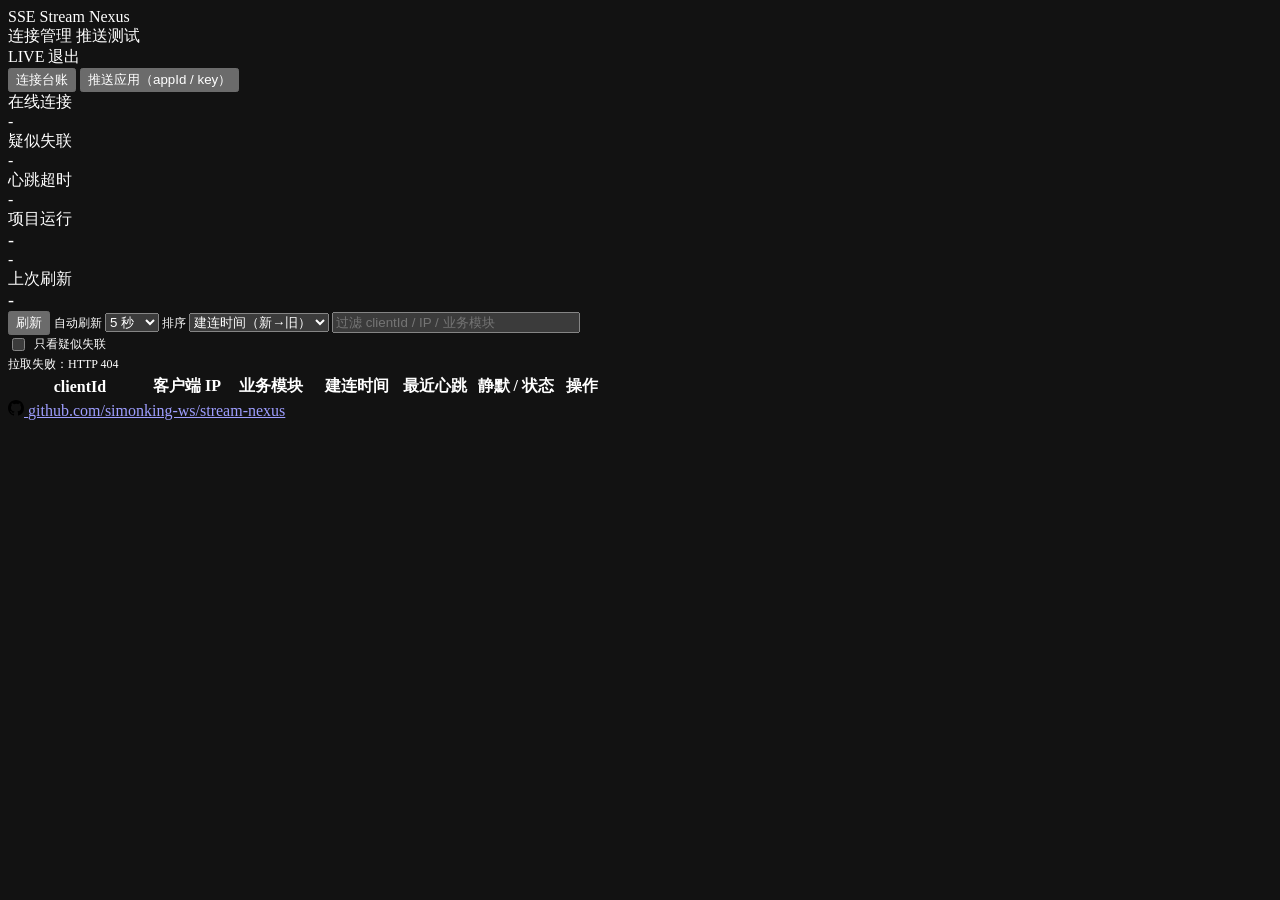
==== commit a25ca038: "feat(admin): 新增管理页登录功能与登出链接 - 添加管理页（/admin）和推送测试页（/console）顶部“退出”按钮，支持登出回到登录页 - 实现基于session的管理页登录拦截，" ====
--- a/nexus-sse/src/main/resources/templates/admin.html
+++ b/nexus-sse/src/main/resources/templates/admin.html
@@ -26,6 +26,7 @@
     <div class="meta">
         <span class="live"><i></i>LIVE</span>
         <span th:text="'心跳 ' + ${heartbeatInterval} + 's · 失联判定 ' + ${heartbeatTimeout} + 's · 连接上限 ' + ${maxConnections}"></span>
+        <a class="logout" th:href="@{/logout}" title="退出登录：清空会话并回到登录页">退出</a>
     </div>
 </div>
 
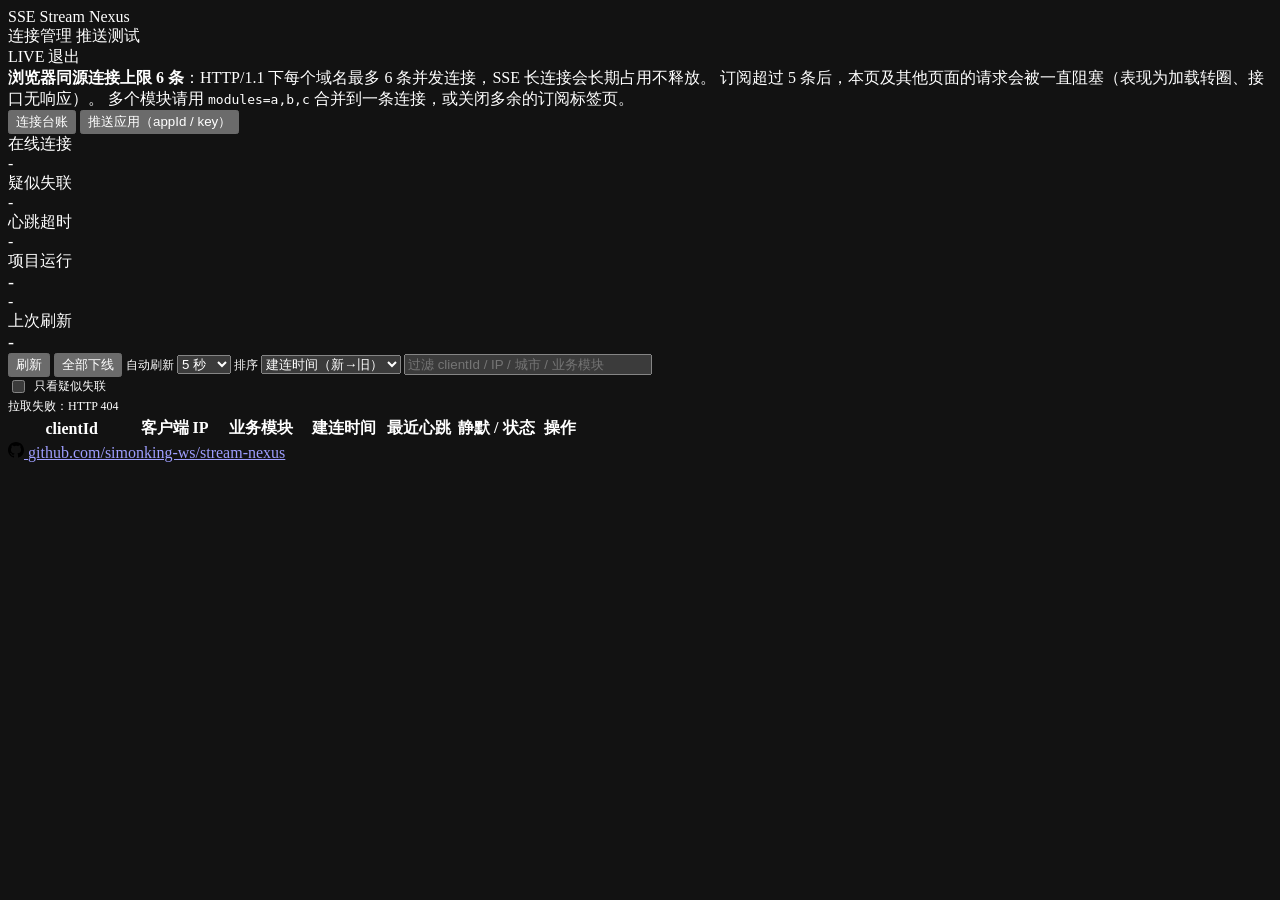
==== commit cdcf34e5: "feat(admin): 新增连接台账分页与全部下线功能 - 在连接台账页面添加分页组件，超过 10 条记录才显示分页条 - 分页状态保持自动刷新时不变，筛选条件变化时重置为第一页 - 增加“全部下线" ====
--- a/nexus-sse/src/main/resources/templates/admin.html
+++ b/nexus-sse/src/main/resources/templates/admin.html
@@ -6,6 +6,22 @@
     <title th:text="${title}">SSE 连接管理</title>
     <meta name="color-scheme" content="dark">
     <link rel="stylesheet" th:href="@{/css/nexus-tech.css}">
+    <script>
+        /* 主题必须在渲染前落地：nexus-tech.js 在 body 末尾，等它跑会先闪一帧深色。
+           这里只做「读取 + 打属性」，不碰 DOM 其余部分；按钮由 nexus-tech.js 挂载 */
+        (function () {
+            try {
+                // 默认深色（本项目的视觉基线），只有手动切换过才记在 localStorage
+                var t = localStorage.getItem('nexus-theme');
+                if (t !== 'light' && t !== 'dark') t = 'dark';
+                document.documentElement.setAttribute('data-theme', t);
+                var m = document.querySelector('meta[name="color-scheme"]');
+                if (m) m.setAttribute('content', t === 'light' ? 'light' : 'dark');
+            } catch (e) {
+                // 存储不可用时保持默认深色，不影响后续使用
+            }
+        })();
+    </script>
     <style>
         /* 管理页私有补充：公共科技感主题（深色 / 霓虹 / 动效）见 /css/nexus-tech.css */
         .toolbar label { font-size: 12px; }
@@ -31,6 +47,14 @@
 </div>
 
 <div class="wrap">
+    <!-- 浏览器同源连接上限：SSE 是长连接，占满后本页请求会被排队阻塞，先把规则写在这儿 -->
+    <div class="conn-note">
+        <span class="cn-body">
+            <b>浏览器同源连接上限 6 条</b>：HTTP/1.1 下每个域名最多 6 条并发连接，SSE 长连接会长期占用不释放。
+            订阅超过 5 条后，本页及其他页面的请求会被一直阻塞（表现为加载转圈、接口无响应）。
+            多个模块请用 <code>modules=a,b,c</code> 合并到一条连接，或关闭多余的订阅标签页。
+        </span>
+    </div>
     <div class="tabs">
         <button id="tabBtnConn" class="active" onclick="switchTab('conn')">连接台账</button>
         <button id="tabBtnApp" onclick="switchTab('app')">推送应用（appId / key）</button>
@@ -68,6 +92,9 @@
 
         <div class="card toolbar">
             <button onclick="load()">刷新</button>
+            <!-- 全部下线：一次性断开所有连接。客户端会自动重连，故语义是「强制重连」不是封禁 -->
+            <button class="danger" onclick="kickAll(this)"
+                    title="断开当前全部连接；客户端会自动重连，要真正拦住请用建连鉴权">全部下线</button>
             <label style="font-size:12px">自动刷新
                 <select id="interval" onchange="applyInterval()">
                     <option value="0">关闭</option>
@@ -77,15 +104,16 @@
                 </select>
             </label>
             <label style="font-size:12px">排序
-                <select id="sort" onchange="render()">
+                <select id="sort" onchange="onFilterChange()">
                     <option value="createTime">建连时间（新→旧）</option>
                     <option value="silence">静默时长（长→短）</option>
                     <option value="clientId">clientId</option>
                 </select>
             </label>
-            <input type="text" id="keyword" placeholder="过滤 clientId / IP / 业务模块" oninput="render()" style="width:240px">
+            <input type="text" id="keyword" placeholder="过滤 clientId / IP / 城市 / 业务模块"
+                   oninput="onFilterChange()" style="width:240px">
             <label style="font-size:12px;display:flex;align-items:center;gap:6px">
-                <input type="checkbox" id="staleOnly" onchange="render()"> 只看疑似失联
+                <input type="checkbox" id="staleOnly" onchange="onFilterChange()"> 只看疑似失联
             </label>
             <span class="muted" id="tip" style="color:var(--muted);font-size:12px"></span>
         </div>
@@ -94,8 +122,8 @@
             <table>
                 <thead>
                 <tr>
-                    <th style="width:24%">clientId</th>
-                    <th style="width:12%">客户端 IP</th>
+                    <th style="width:22%">clientId</th>
+                    <th style="width:14%">客户端 IP</th>
                     <th style="width:16%">业务模块</th>
                     <th style="width:13%">建连时间</th>
                     <th style="width:13%">最近心跳</th>
@@ -106,6 +134,8 @@
                 <tbody id="tbody"></tbody>
             </table>
             <div class="empty" id="empty" hidden>暂无连接</div>
+            <!-- 分页：过滤后超过 10 条才出现 -->
+            <div class="pager" id="pager" hidden></div>
         </div>
     </div>
 
@@ -139,7 +169,8 @@
 
         <div class="card">
             <h3 class="card-title">应用列表</h3>
-            <p class="card-sub">/sse/admin/apps · 新增 / 修改 / 删除仅改内存，重启回到内置默认应用；删除后该 appId 的推送立即 401</p>
+            <p class="card-sub">/sse/admin/apps · 新增 / 修改 / 删除会同步写入服务端台账文件，重启后仍在；删除后该 appId 的推送立即 401。内置默认应用 test-demo 整条只读：始终存在，appId / apiKey / 白名单 都不可改、不可删除，要别的凭证请新建应用</p>
+            <p class="card-sub" id="appStorePath" style="color:var(--muted)"></p>
             <div class="table-wrap">
                 <table>
                     <thead>
@@ -180,6 +211,10 @@
 // 上一次渲染见过的 clientId：用来判断哪些行是新来的（新行才做入场动画）
 let knownIds = null;
 let prevTotal = null;
+// 台账分页：过滤后超过 PAGE_SIZE 条才出分页条。
+// 自动刷新保持当前页（盯着第 3 页看时不该被刷新踢回第 1 页），只有筛选条件变了才重置
+let page = 1;
+const PAGE_SIZE = 10;
 // 服务端时间 - 浏览器时间：把浏览器时钟对齐服务端，读秒才不会被本机时钟带偏
 let serverSkew = 0;
 // 运行时间读秒定时器（独立于台账自动刷新）
@@ -271,7 +306,20 @@
     if (!kw) return true;
     return it.clientId.toLowerCase().includes(kw)
         || String(it.ip || '').toLowerCase().includes(kw)
+        // 归属地：缺库时服务端下发 '-'，参与匹配只会把 '-' 当成关键字误中，故跳过占位值
+        || (it.city && it.city !== '-' && it.city.toLowerCase().includes(kw))
         || (it.modules || []).join(',').toLowerCase().includes(kw);
+}
+
+/** 筛选条件变了要回第 1 页：停在第 5 页时改个关键字，结果可能只剩 3 条 */
+function onFilterChange() {
+    page = 1;
+    render();
+}
+
+function gotoPage(p) {
+    page = Math.max(1, p);
+    render();
 }
 
 function sorted(list) {
@@ -326,11 +374,20 @@
         chips.appendChild(chip(name + ' · ' + count, name === '*' ? 'global' : ''));
     });
 
+    // 分页：total 是服务端在线总数（上面指标卡用），翻页按「过滤后」的条数算。
+    // 不叫 count：上面 modules.forEach 的解构参数已经用它了，重名虽然合法但读起来容易混
+    const filtered = list.length;
+    const pages = Math.max(Math.ceil(filtered / PAGE_SIZE), 1);
+    // 自动刷新时连接可能被回收，当前页会越界（原在第 5 页，现在只剩 2 页）→ 往回退
+    if (page > pages) page = pages;
+    const start = (page - 1) * PAGE_SIZE;
+    const pageItems = list.slice(start, start + PAGE_SIZE);
+
     const tbody = document.getElementById('tbody');
     tbody.innerHTML = '';
     // 首屏整体错峰淡入；之后只有「新出现的连接」才播动画，避免每 5 秒整张表闪一次
     const firstPaint = knownIds === null;
-    list.forEach((it, idx) => {
+    pageItems.forEach((it, idx) => {
         const tr = document.createElement('tr');
         if (firstPaint) {
             tr.className = 'row-new';
@@ -347,12 +404,13 @@
         const ipt = document.createElement('td');
         ipt.className = 'cid';
         ipt.textContent = it.ip || '-';
-        // 本机（localhost）访问标一下：一眼分清是自己在浏览器里调试，还是外部客户端连进来的
+        // IP 下方补归属地：本机标「本机」（一眼分清是自己调试还是外部客户端连进来的），
+        // 其余显示城市。缺 IP 库时服务端下发 '-'，这里就不补，免得留一行没意义的占位
+        const city = (it.city && it.city !== '-') ? it.city : '';
         if (isLocalIp(it.ip)) {
-            const local = document.createElement('div');
-            local.className = 'sub';
-            local.textContent = '本机';
-            ipt.appendChild(local);
+            ipt.appendChild(sub('本机'));
+        } else if (city) {
+            ipt.appendChild(sub(city));
         }
         tr.appendChild(ipt);
 
@@ -400,7 +458,44 @@
     // 记住这一轮的全部 clientId（用全量而非过滤后的列表：切筛选条件不该被当成新连接）
     knownIds = new Set(items.map(it => it.clientId));
 
-    document.getElementById('empty').hidden = list.length > 0;
+    document.getElementById('empty').hidden = pageItems.length > 0;
+    renderPager(filtered, pages);
+}
+
+/** 单元格里的次级小字：IP 下方的归属地、时间列的在线时长都用它 */
+function sub(text) {
+    const el = document.createElement('div');
+    el.className = 'sub';
+    el.textContent = text;
+    return el;
+}
+
+/**
+ * 分页条：只有一页时整条隐藏——多数时候连接数不多，挂一排禁用按钮纯属噪音
+ */
+function renderPager(count, pages) {
+    const pager = document.getElementById('pager');
+    pager.hidden = pages <= 1;
+    pager.innerHTML = '';
+    if (pages <= 1) return;
+
+    const info = document.createElement('span');
+    info.className = 'muted';
+    info.textContent = '共 ' + count + ' 条 · 第 ' + page + '/' + pages + ' 页';
+    pager.appendChild(info);
+
+    pager.appendChild(pagerBtn('« 首页', () => gotoPage(1), page === 1));
+    pager.appendChild(pagerBtn('上一页', () => gotoPage(page - 1), page === 1));
+    pager.appendChild(pagerBtn('下一页', () => gotoPage(page + 1), page === pages));
+    pager.appendChild(pagerBtn('末页 »', () => gotoPage(pages), page === pages));
+}
+
+function pagerBtn(text, onclick, disabled) {
+    const b = document.createElement('button');
+    b.textContent = text;
+    b.disabled = !!disabled;
+    b.onclick = onclick;
+    return b;
 }
 
 function setTip(id, text, isErr) {
@@ -416,6 +511,9 @@
         const data = await resp.json();
         apps = data.items || [];
         defaultAppId = data.defaultAppId || '';
+        // 台账文件位置由服务端下发：改完东西知道落在哪，也顺带说明「重启还在」
+        document.getElementById('appStorePath').textContent =
+            data.storePath ? '台账文件：' + data.storePath + '（重启后自动读回）' : '';
         setTip('appTip', '');
         renderApps();
     } catch (e) {
@@ -490,6 +588,13 @@
             cancel.style.marginLeft = '6px';
             cancel.onclick = cancelEdit;
             op.appendChild(cancel);
+        } else if (app.appId === defaultAppId) {
+            // 内置默认应用整条只读：不给「修改 / 删除」，服务端对它也一律 409。
+            // 要别的凭证（别的 appId / key / 白名单）就新建应用
+            const forbid = document.createElement('span');
+            forbid.className = 'sub';
+            forbid.textContent = '内置默认 · 只读';
+            op.appendChild(forbid);
         } else {
             const edit = document.createElement('button');
             edit.textContent = '修改';
@@ -616,7 +721,7 @@
 }
 
 async function removeApp(appId, btn) {
-    if (!confirm('确认删除应用？\n\n' + appId + '\n\n删除后用它推送会立即返回 401。')) return;
+    if (!confirm('确认删除应用？\n\n' + appId + '\n\n删除后用它推送会立即返回 401，且台账文件同步删除，重启不会恢复。')) return;
     btn.disabled = true;
     try {
         const resp = await fetch('/sse/admin/apps/' + encodeURIComponent(appId), {method: 'DELETE'});
@@ -646,6 +751,38 @@
     await load();
 }
 
+/**
+ * 全部下线：一次断开所有连接
+ *
+ * <p>必须二次确认：这是不可逆的批量操作，且按下后所有订阅端会同时重连（客户端自动重连，
+ * 所以是「强制重连」而非封禁）。回显服务端返回的实际条数，而不是点按钮时看到的台账数——
+ * 并发下两者可能不一致，报真实数字才不会让人以为漏了下线。
+ */
+async function kickAll(btn) {
+    const total = meta.total ?? 0;
+    if (total === 0) {
+        setTip('tip', '当前没有连接', true);
+        return;
+    }
+    if (!confirm('确认全部下线？\n\n将断开当前 ' + total + ' 条连接，客户端会自动重连。')) return;
+    btn.disabled = true;
+    btn.textContent = '下线中';
+    try {
+        const resp = await fetch('/sse/admin/connections', {method: 'DELETE'});
+        if (!resp.ok) throw new Error('HTTP ' + resp.status);
+        const data = await resp.json();
+        page = 1;
+        await load();
+        // load() 会清提示，成功文案放在刷新之后
+        setTip('tip', '已下线 ' + (data.removed ?? 0) + ' 条连接');
+    } catch (e) {
+        setTip('tip', '全部下线失败：' + e.message, true);
+    } finally {
+        btn.disabled = false;
+        btn.textContent = '全部下线';
+    }
+}
+
 load();
 loadApps();
 applyInterval();
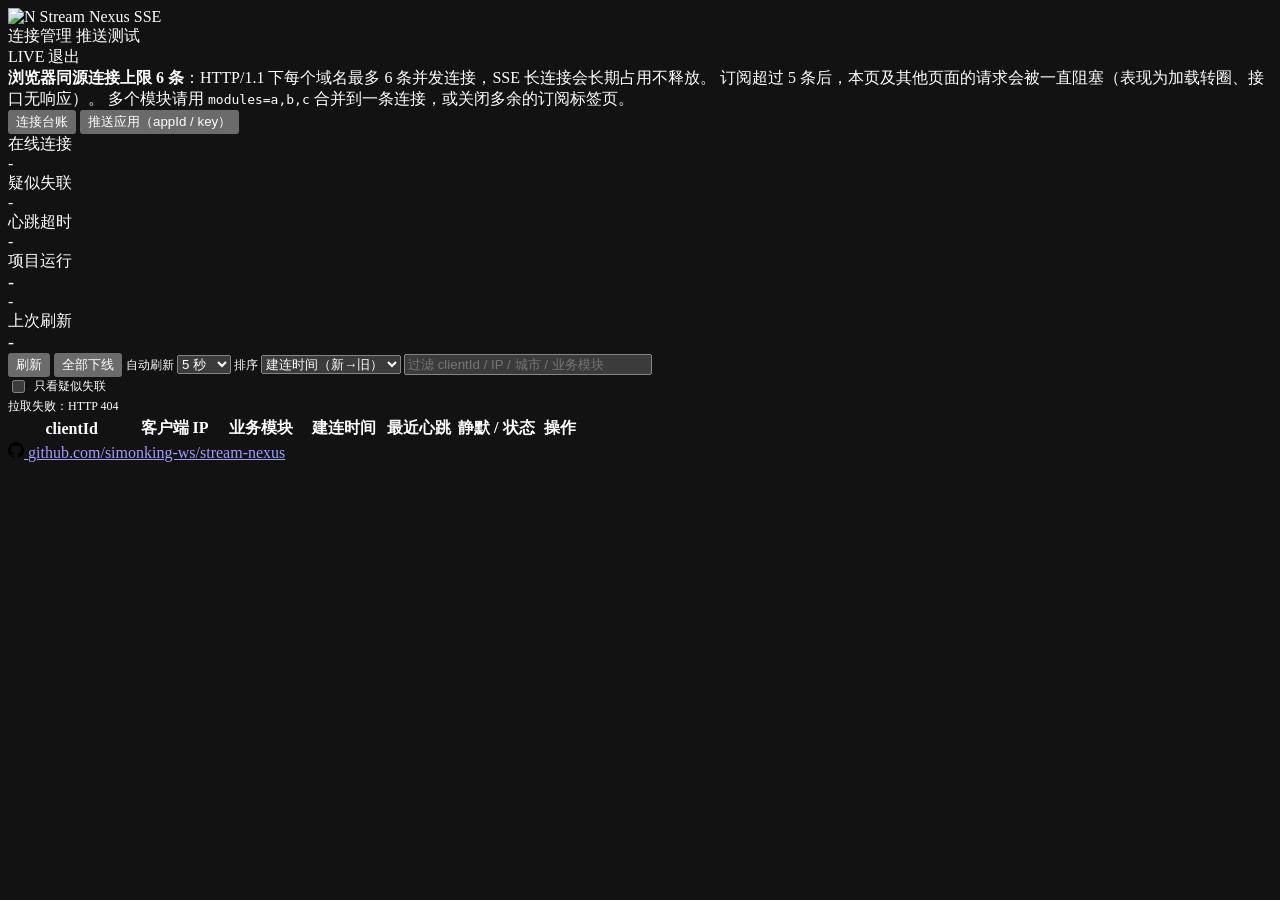
==== commit 7d757808: "feat(admin): 给连接台账添加IP归属地列和分页支持 - 引入ip2region离线库支持IP归属地（城市）查询，补充连接台账显示来源城市 - IP归属地查询结果缺失时显示“-”，私有地址判" ====
--- a/nexus-sse/src/main/resources/templates/admin.html
+++ b/nexus-sse/src/main/resources/templates/admin.html
@@ -32,7 +32,12 @@
 <body>
 
 <div class="topbar">
-    <div class="brand"><span class="logo">SSE</span> <span class="brand-text">Stream Nexus</span></div>
+    <div class="brand">
+        <span class="logo"><img class="logo-img" th:src="@{/images/logo.png}" alt="N" /></span>
+        <span class="brand-text">Stream Nexus</span>
+        <!-- 服务标识：图标统一后靠它区分两个服务，避免开着两个页面认不出自己在哪 -->
+        <span class="svc-tag">SSE</span>
+    </div>
     <div class="nav">
         <a th:href="@{/admin}" th:classappend="${active == 'admin'} ? 'active' : ''">连接管理</a>
         <!-- 推送测试新开标签页：管理页和它经常要对着看（一边看连接台账一边推消息） -->
